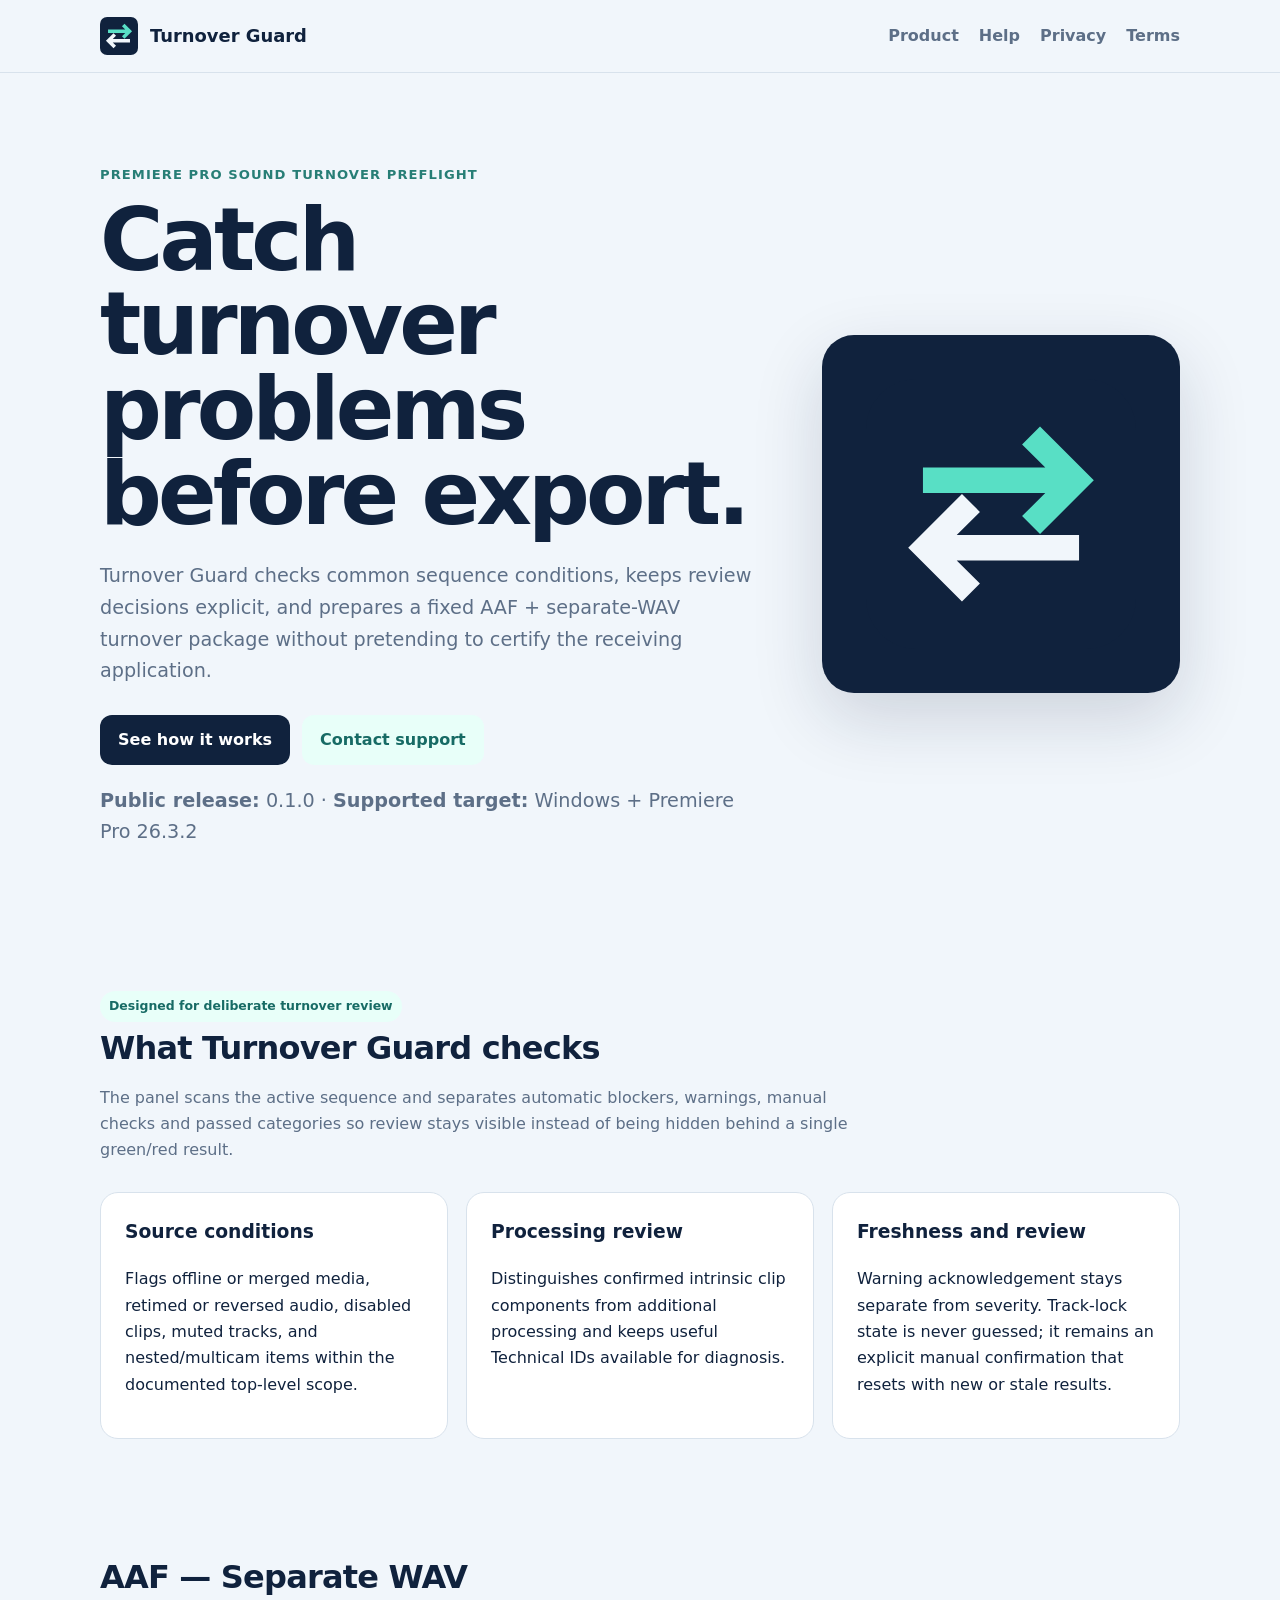
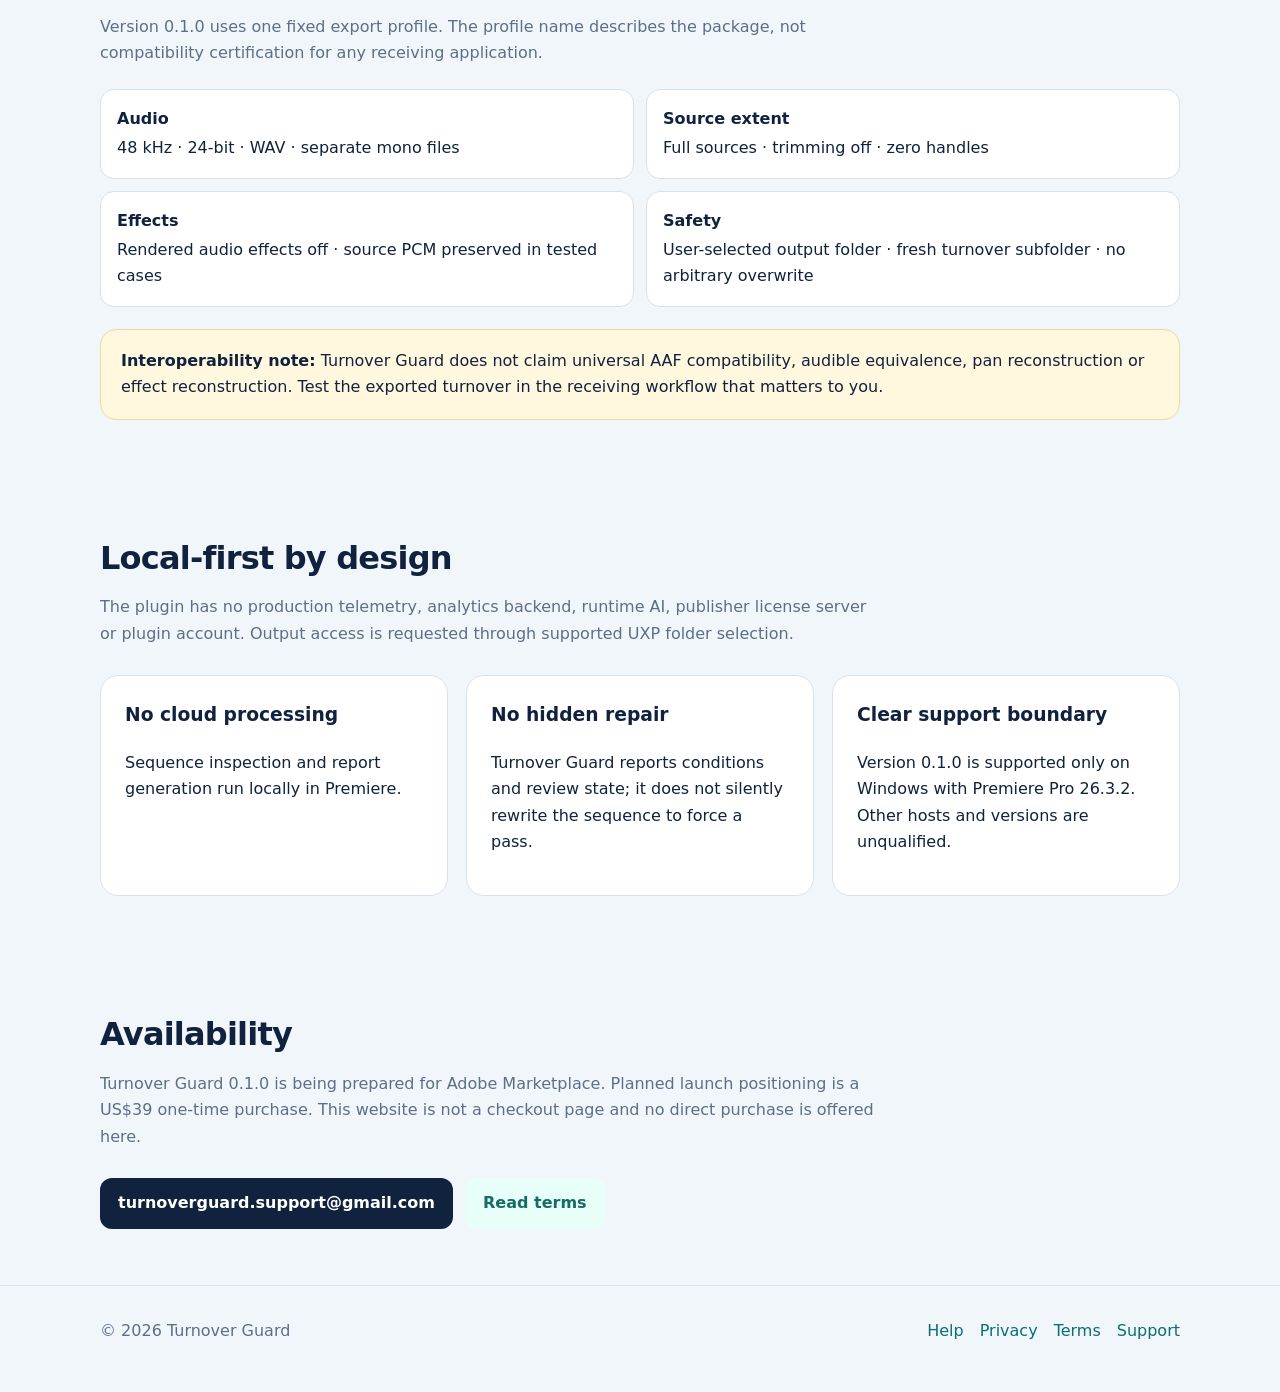
==== index.html @ 7f270be9 "Add Turnover Guard product page" ====
<!doctype html><html lang="en"><head><meta charset="utf-8"><meta name="viewport" content="width=device-width,initial-scale=1"><title>Turnover Guard — Sound turnover preflight</title><meta name="description" content="Turnover Guard is a Premiere Pro preflight and AAF export utility for sound turnover workflows."><link rel="icon" href="assets/logo.svg" type="image/svg+xml"><link rel="stylesheet" href="styles.css"></head><body><header class="site-header"><div class="wrap nav"><a class="brand" href="./"><img src="assets/logo.svg" alt=""><span>Turnover Guard</span></a><nav class="nav-links" aria-label="Primary"><a href="./">Product</a><a href="help/">Help</a><a href="privacy/">Privacy</a><a href="terms/">Terms</a></nav></div></header><main><section class="hero"><div class="wrap hero-grid"><div><span class="eyebrow">Premiere Pro sound turnover preflight</span><h1>Catch turnover problems before export.</h1><p>Turnover Guard checks common sequence conditions, keeps review decisions explicit, and prepares a fixed AAF + separate-WAV turnover package without pretending to certify the receiving application.</p><div class="actions"><a class="button" href="help/">See how it works</a><a class="button alt" href="mailto:turnoverguard.support@gmail.com">Contact support</a></div><p class="meta"><strong>Public release:</strong> 0.1.0 · <strong>Supported target:</strong> Windows + Premiere Pro 26.3.2</p></div><div class="hero-mark"><img src="assets/logo.svg" alt="Turnover Guard arrows"></div></div></section><section><div class="wrap"><span class="badge">Designed for deliberate turnover review</span><h2 class="section-title">What Turnover Guard checks</h2><p class="section-lead">The panel scans the active sequence and separates automatic blockers, warnings, manual checks and passed categories so review stays visible instead of being hidden behind a single green/red result.</p><div class="cards"><article class="card"><h3>Source conditions</h3><p>Flags offline or merged media, retimed or reversed audio, disabled clips, muted tracks, and nested/multicam items within the documented top-level scope.</p></article><article class="card"><h3>Processing review</h3><p>Distinguishes confirmed intrinsic clip components from additional processing and keeps useful Technical IDs available for diagnosis.</p></article><article class="card"><h3>Freshness and review</h3><p>Warning acknowledgement stays separate from severity. Track-lock state is never guessed; it remains an explicit manual confirmation that resets with new or stale results.</p></article></div></div></section><section><div class="wrap"><h2 class="section-title">AAF — Separate WAV</h2><p class="section-lead">Version 0.1.0 uses one fixed export profile. The profile name describes the package, not compatibility certification for any receiving application.</p><div class="specs"><div class="spec"><strong>Audio</strong>48 kHz · 24-bit · WAV · separate mono files</div><div class="spec"><strong>Source extent</strong>Full sources · trimming off · zero handles</div><div class="spec"><strong>Effects</strong>Rendered audio effects off · source PCM preserved in tested cases</div><div class="spec"><strong>Safety</strong>User-selected output folder · fresh turnover subfolder · no arbitrary overwrite</div></div><div class="notice" style="margin-top:22px"><strong>Interoperability note:</strong> Turnover Guard does not claim universal AAF compatibility, audible equivalence, pan reconstruction or effect reconstruction. Test the exported turnover in the receiving workflow that matters to you.</div></div></section><section><div class="wrap"><h2 class="section-title">Local-first by design</h2><p class="section-lead">The plugin has no production telemetry, analytics backend, runtime AI, publisher license server or plugin account. Output access is requested through supported UXP folder selection.</p><div class="cards"><article class="card"><h3>No cloud processing</h3><p>Sequence inspection and report generation run locally in Premiere.</p></article><article class="card"><h3>No hidden repair</h3><p>Turnover Guard reports conditions and review state; it does not silently rewrite the sequence to force a pass.</p></article><article class="card"><h3>Clear support boundary</h3><p>Version 0.1.0 is supported only on Windows with Premiere Pro 26.3.2. Other hosts and versions are unqualified.</p></article></div></div></section><section><div class="wrap"><h2 class="section-title">Availability</h2><p class="section-lead">Turnover Guard 0.1.0 is being prepared for Adobe Marketplace. Planned launch positioning is a US$39 one-time purchase. This website is not a checkout page and no direct purchase is offered here.</p><div class="actions"><a class="button" href="mailto:turnoverguard.support@gmail.com">turnoverguard.support@gmail.com</a><a class="button alt" href="terms/">Read terms</a></div></div></section></main><footer class="footer"><div class="wrap footer-row"><div>© 2026 Turnover Guard</div><div class="footer-links"><a href="help/">Help</a><a href="privacy/">Privacy</a><a href="terms/">Terms</a><a href="mailto:turnoverguard.support@gmail.com">Support</a></div></div></footer></body></html>
---- styles.css ----
:root{--bg:#f1f6fb;--card:#ffffff;--ink:#10223d;--muted:#5d6f87;--line:#d8e2ec;--navy:#10223d;--mint:#58dfc5;--soft:#e8fff9;--max:1080px}*{box-sizing:border-box}html{scroll-behavior:smooth}body{margin:0;font-family:Inter,ui-sans-serif,system-ui,-apple-system,BlinkMacSystemFont,"Segoe UI",sans-serif;background:var(--bg);color:var(--ink);line-height:1.65}a{color:#0a6f72;text-decoration:none}a:hover{text-decoration:underline}.wrap{width:min(var(--max),calc(100% - 40px));margin:auto}.site-header{position:sticky;top:0;z-index:10;background:rgba(241,246,251,.94);backdrop-filter:blur(14px);border-bottom:1px solid var(--line)}.nav{min-height:72px;display:flex;align-items:center;justify-content:space-between;gap:24px}.brand{display:flex;align-items:center;gap:12px;font-weight:800;color:var(--ink);font-size:1.12rem}.brand:hover{text-decoration:none}.brand img{width:38px;height:38px}.nav-links{display:flex;gap:20px;flex-wrap:wrap}.nav-links a{color:var(--muted);font-weight:650}.hero{padding:88px 0 68px}.hero-grid{display:grid;grid-template-columns:1.3fr .7fr;gap:56px;align-items:center}.eyebrow{display:inline-block;margin-bottom:12px;font-size:.82rem;font-weight:800;letter-spacing:.08em;text-transform:uppercase;color:#277e76}.hero h1{font-size:clamp(2.6rem,7vw,5.4rem);line-height:.98;letter-spacing:-.045em;margin:0 0 24px}.hero p{font-size:1.2rem;color:var(--muted);max-width:720px}.hero-mark{background:var(--navy);border-radius:32px;padding:44px;box-shadow:0 25px 70px rgba(16,34,61,.16)}.hero-mark img{width:100%;display:block}.actions{display:flex;gap:12px;flex-wrap:wrap;margin-top:28px}.button{display:inline-flex;align-items:center;justify-content:center;padding:12px 18px;border-radius:12px;background:var(--navy);color:white;font-weight:750}.button.alt{background:var(--soft);color:#176b65}.button:hover{text-decoration:none;filter:brightness(1.04)}section{padding:56px 0}.section-title{font-size:2rem;letter-spacing:-.025em;margin:0 0 10px}.section-lead{color:var(--muted);max-width:780px;margin-top:0}.cards{display:grid;grid-template-columns:repeat(3,1fr);gap:18px;margin-top:28px}.card{background:var(--card);border:1px solid var(--line);border-radius:18px;padding:24px}.card h3{margin-top:0}.badge{display:inline-block;padding:5px 9px;border-radius:999px;background:var(--soft);font-size:.78rem;font-weight:800;color:#176b65}.notice{background:#fff8df;border:1px solid #eadb9a;border-radius:16px;padding:18px 20px}.specs{display:grid;grid-template-columns:repeat(2,1fr);gap:12px;margin-top:22px}.spec{background:white;border:1px solid var(--line);border-radius:14px;padding:16px}.spec strong{display:block;margin-bottom:3px}.prose{max-width:800px;padding:56px 0}.prose h1{font-size:2.7rem;line-height:1.08}.prose h2{margin-top:2.3em}.prose h3{margin-top:1.7em}.prose p,.prose li{color:#33465f}.prose .meta{color:var(--muted);font-size:.95rem}.prose code{background:#e7eef5;padding:2px 6px;border-radius:5px}.callout{background:white;border:1px solid var(--line);border-left:4px solid var(--mint);border-radius:12px;padding:18px 20px;margin:26px 0}.footer{border-top:1px solid var(--line);padding:32px 0 48px;color:var(--muted)}.footer-row{display:flex;justify-content:space-between;gap:20px;flex-wrap:wrap}.footer-links{display:flex;gap:16px;flex-wrap:wrap}@media(max-width:800px){.hero-grid{grid-template-columns:1fr}.hero-mark{max-width:330px}.cards{grid-template-columns:1fr}.specs{grid-template-columns:1fr}.nav{align-items:flex-start;padding:14px 0;flex-direction:column;gap:10px}.nav-links{gap:14px}.hero{padding-top:56px}}
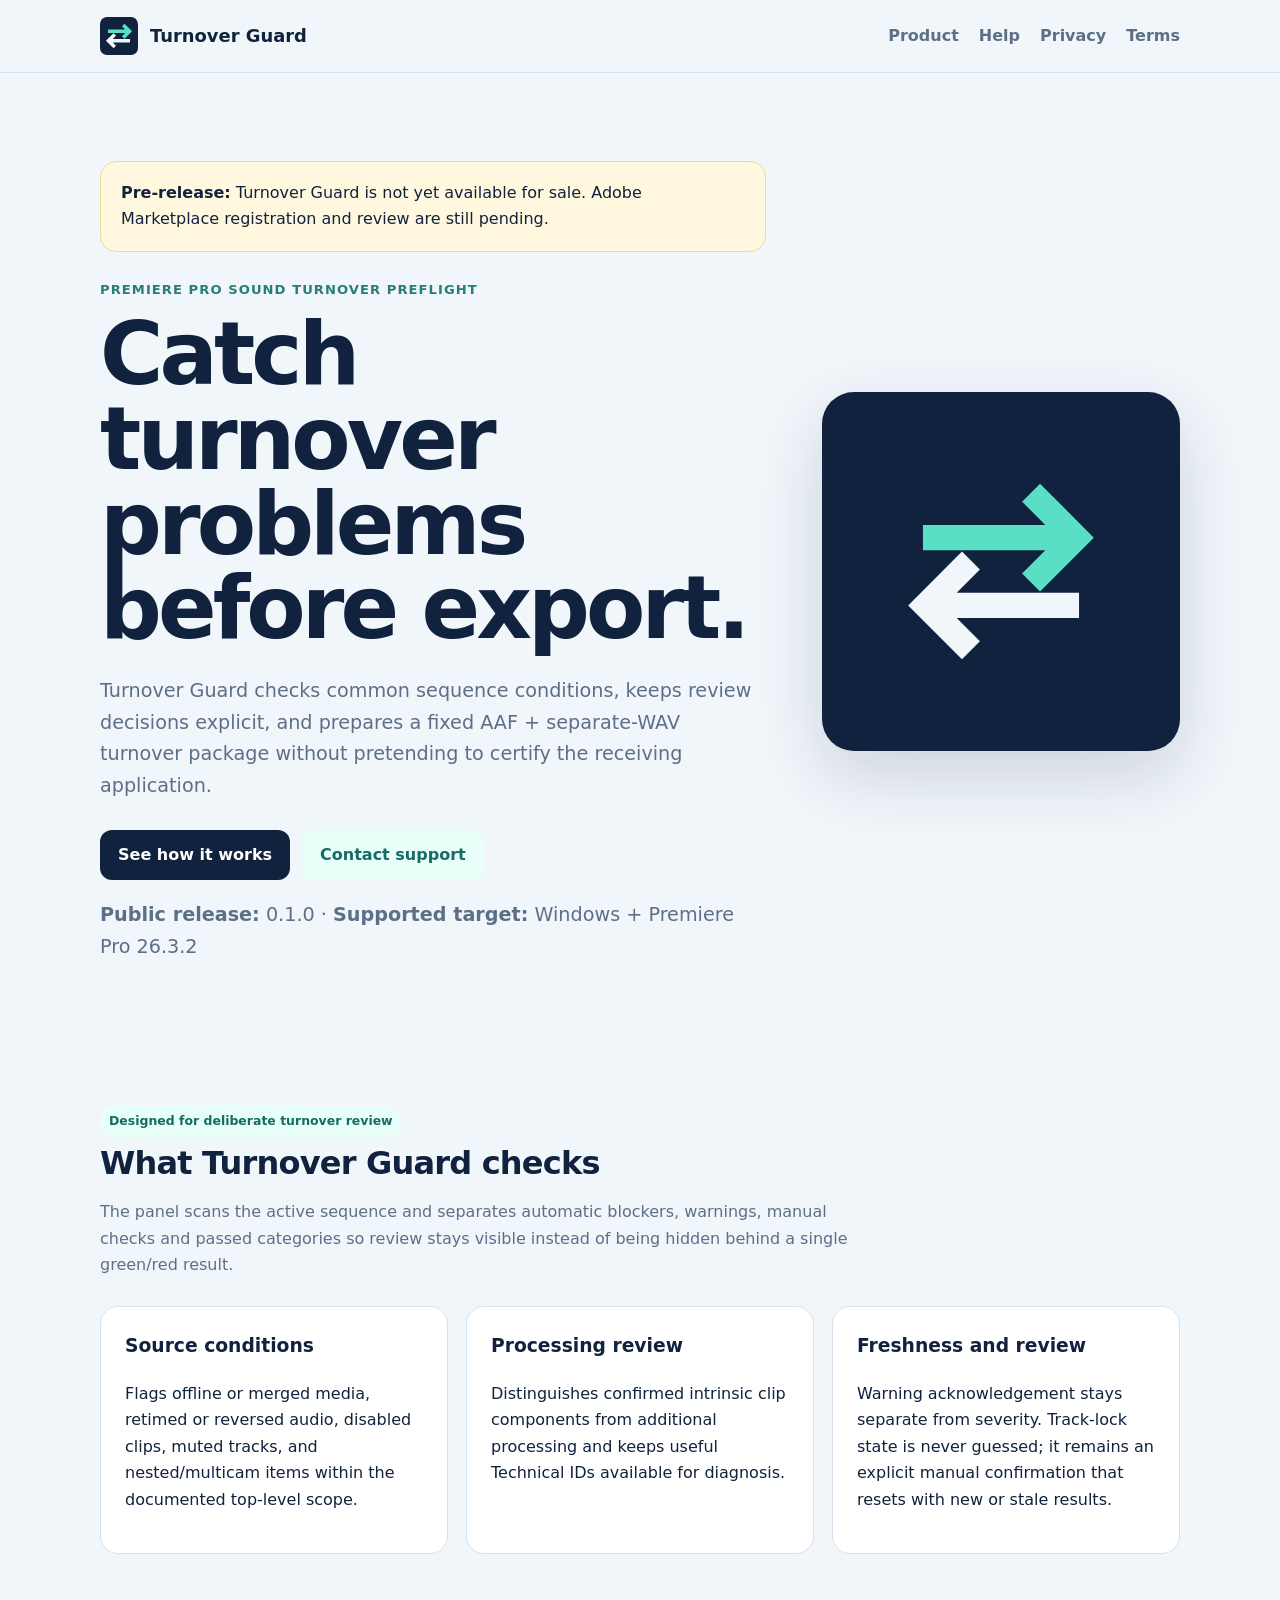
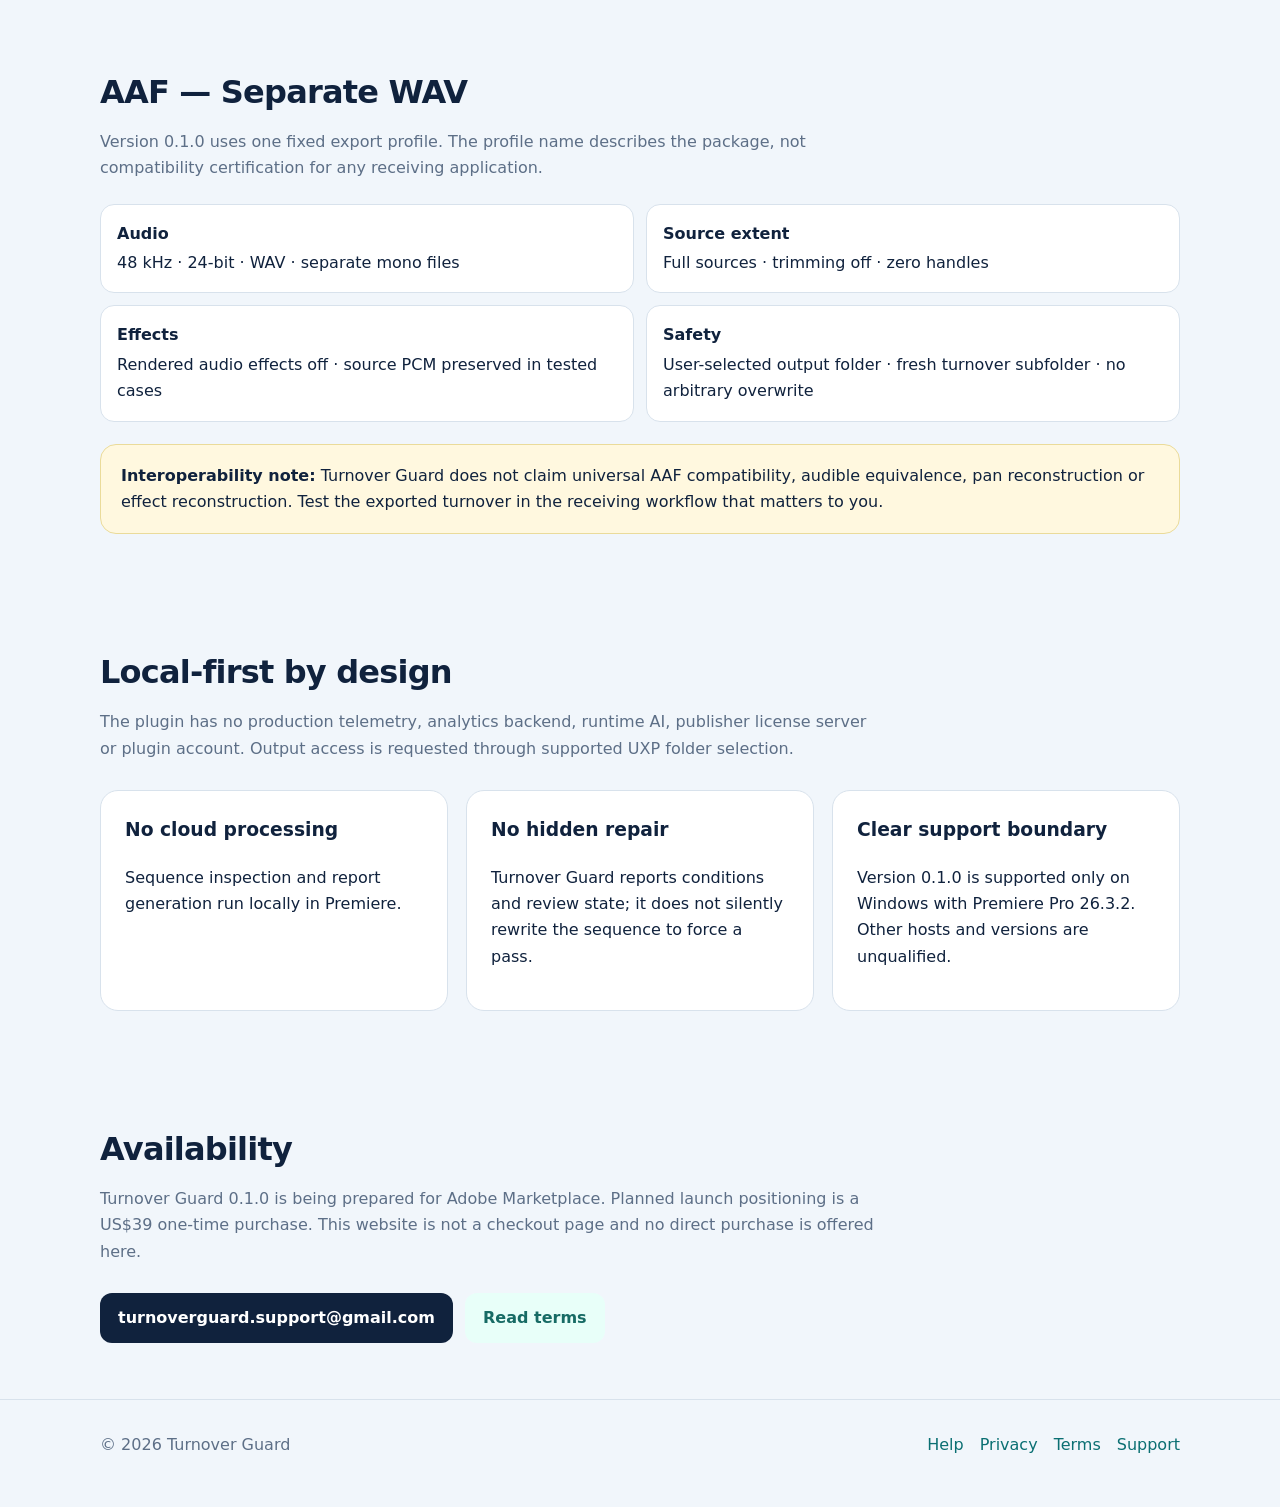
==== commit 3ee213d0: "Add pre-release notice" ====
--- a/index.html
+++ b/index.html
@@ -1 +1 @@
-<!doctype html><html lang="en"><head><meta charset="utf-8"><meta name="viewport" content="width=device-width,initial-scale=1"><title>Turnover Guard — Sound turnover preflight</title><meta name="description" content="Turnover Guard is a Premiere Pro preflight and AAF export utility for sound turnover workflows."><link rel="icon" href="assets/logo.svg" type="image/svg+xml"><link rel="stylesheet" href="styles.css"></head><body><header class="site-header"><div class="wrap nav"><a class="brand" href="./"><img src="assets/logo.svg" alt=""><span>Turnover Guard</span></a><nav class="nav-links" aria-label="Primary"><a href="./">Product</a><a href="help/">Help</a><a href="privacy/">Privacy</a><a href="terms/">Terms</a></nav></div></header><main><section class="hero"><div class="wrap hero-grid"><div><span class="eyebrow">Premiere Pro sound turnover preflight</span><h1>Catch turnover problems before export.</h1><p>Turnover Guard checks common sequence conditions, keeps review decisions explicit, and prepares a fixed AAF + separate-WAV turnover package without pretending to certify the receiving application.</p><div class="actions"><a class="button" href="help/">See how it works</a><a class="button alt" href="mailto:turnoverguard.support@gmail.com">Contact support</a></div><p class="meta"><strong>Public release:</strong> 0.1.0 · <strong>Supported target:</strong> Windows + Premiere Pro 26.3.2</p></div><div class="hero-mark"><img src="assets/logo.svg" alt="Turnover Guard arrows"></div></div></section><section><div class="wrap"><span class="badge">Designed for deliberate turnover review</span><h2 class="section-title">What Turnover Guard checks</h2><p class="section-lead">The panel scans the active sequence and separates automatic blockers, warnings, manual checks and passed categories so review stays visible instead of being hidden behind a single green/red result.</p><div class="cards"><article class="card"><h3>Source conditions</h3><p>Flags offline or merged media, retimed or reversed audio, disabled clips, muted tracks, and nested/multicam items within the documented top-level scope.</p></article><article class="card"><h3>Processing review</h3><p>Distinguishes confirmed intrinsic clip components from additional processing and keeps useful Technical IDs available for diagnosis.</p></article><article class="card"><h3>Freshness and review</h3><p>Warning acknowledgement stays separate from severity. Track-lock state is never guessed; it remains an explicit manual confirmation that resets with new or stale results.</p></article></div></div></section><section><div class="wrap"><h2 class="section-title">AAF — Separate WAV</h2><p class="section-lead">Version 0.1.0 uses one fixed export profile. The profile name describes the package, not compatibility certification for any receiving application.</p><div class="specs"><div class="spec"><strong>Audio</strong>48 kHz · 24-bit · WAV · separate mono files</div><div class="spec"><strong>Source extent</strong>Full sources · trimming off · zero handles</div><div class="spec"><strong>Effects</strong>Rendered audio effects off · source PCM preserved in tested cases</div><div class="spec"><strong>Safety</strong>User-selected output folder · fresh turnover subfolder · no arbitrary overwrite</div></div><div class="notice" style="margin-top:22px"><strong>Interoperability note:</strong> Turnover Guard does not claim universal AAF compatibility, audible equivalence, pan reconstruction or effect reconstruction. Test the exported turnover in the receiving workflow that matters to you.</div></div></section><section><div class="wrap"><h2 class="section-title">Local-first by design</h2><p class="section-lead">The plugin has no production telemetry, analytics backend, runtime AI, publisher license server or plugin account. Output access is requested through supported UXP folder selection.</p><div class="cards"><article class="card"><h3>No cloud processing</h3><p>Sequence inspection and report generation run locally in Premiere.</p></article><article class="card"><h3>No hidden repair</h3><p>Turnover Guard reports conditions and review state; it does not silently rewrite the sequence to force a pass.</p></article><article class="card"><h3>Clear support boundary</h3><p>Version 0.1.0 is supported only on Windows with Premiere Pro 26.3.2. Other hosts and versions are unqualified.</p></article></div></div></section><section><div class="wrap"><h2 class="section-title">Availability</h2><p class="section-lead">Turnover Guard 0.1.0 is being prepared for Adobe Marketplace. Planned launch positioning is a US$39 one-time purchase. This website is not a checkout page and no direct purchase is offered here.</p><div class="actions"><a class="button" href="mailto:turnoverguard.support@gmail.com">turnoverguard.support@gmail.com</a><a class="button alt" href="terms/">Read terms</a></div></div></section></main><footer class="footer"><div class="wrap footer-row"><div>© 2026 Turnover Guard</div><div class="footer-links"><a href="help/">Help</a><a href="privacy/">Privacy</a><a href="terms/">Terms</a><a href="mailto:turnoverguard.support@gmail.com">Support</a></div></div></footer></body></html>+<!doctype html><html lang="en"><head><meta charset="utf-8"><meta name="viewport" content="width=device-width,initial-scale=1"><title>Turnover Guard — Sound turnover preflight</title><meta name="description" content="Turnover Guard is a Premiere Pro preflight and AAF export utility for sound turnover workflows."><link rel="icon" href="assets/logo.svg" type="image/svg+xml"><link rel="stylesheet" href="styles.css"></head><body><header class="site-header"><div class="wrap nav"><a class="brand" href="./"><img src="assets/logo.svg" alt=""><span>Turnover Guard</span></a><nav class="nav-links" aria-label="Primary"><a href="./">Product</a><a href="help/">Help</a><a href="privacy/">Privacy</a><a href="terms/">Terms</a></nav></div></header><main><section class="hero"><div class="wrap hero-grid"><div><div class="notice prerelease"><strong>Pre-release:</strong> Turnover Guard is not yet available for sale. Adobe Marketplace registration and review are still pending.</div><span class="eyebrow">Premiere Pro sound turnover preflight</span><h1>Catch turnover problems before export.</h1><p>Turnover Guard checks common sequence conditions, keeps review decisions explicit, and prepares a fixed AAF + separate-WAV turnover package without pretending to certify the receiving application.</p><div class="actions"><a class="button" href="help/">See how it works</a><a class="button alt" href="mailto:turnoverguard.support@gmail.com">Contact support</a></div><p class="meta"><strong>Public release:</strong> 0.1.0 · <strong>Supported target:</strong> Windows + Premiere Pro 26.3.2</p></div><div class="hero-mark"><img src="assets/logo.svg" alt="Turnover Guard arrows"></div></div></section><section><div class="wrap"><span class="badge">Designed for deliberate turnover review</span><h2 class="section-title">What Turnover Guard checks</h2><p class="section-lead">The panel scans the active sequence and separates automatic blockers, warnings, manual checks and passed categories so review stays visible instead of being hidden behind a single green/red result.</p><div class="cards"><article class="card"><h3>Source conditions</h3><p>Flags offline or merged media, retimed or reversed audio, disabled clips, muted tracks, and nested/multicam items within the documented top-level scope.</p></article><article class="card"><h3>Processing review</h3><p>Distinguishes confirmed intrinsic clip components from additional processing and keeps useful Technical IDs available for diagnosis.</p></article><article class="card"><h3>Freshness and review</h3><p>Warning acknowledgement stays separate from severity. Track-lock state is never guessed; it remains an explicit manual confirmation that resets with new or stale results.</p></article></div></div></section><section><div class="wrap"><h2 class="section-title">AAF — Separate WAV</h2><p class="section-lead">Version 0.1.0 uses one fixed export profile. The profile name describes the package, not compatibility certification for any receiving application.</p><div class="specs"><div class="spec"><strong>Audio</strong>48 kHz · 24-bit · WAV · separate mono files</div><div class="spec"><strong>Source extent</strong>Full sources · trimming off · zero handles</div><div class="spec"><strong>Effects</strong>Rendered audio effects off · source PCM preserved in tested cases</div><div class="spec"><strong>Safety</strong>User-selected output folder · fresh turnover subfolder · no arbitrary overwrite</div></div><div class="notice" style="margin-top:22px"><strong>Interoperability note:</strong> Turnover Guard does not claim universal AAF compatibility, audible equivalence, pan reconstruction or effect reconstruction. Test the exported turnover in the receiving workflow that matters to you.</div></div></section><section><div class="wrap"><h2 class="section-title">Local-first by design</h2><p class="section-lead">The plugin has no production telemetry, analytics backend, runtime AI, publisher license server or plugin account. Output access is requested through supported UXP folder selection.</p><div class="cards"><article class="card"><h3>No cloud processing</h3><p>Sequence inspection and report generation run locally in Premiere.</p></article><article class="card"><h3>No hidden repair</h3><p>Turnover Guard reports conditions and review state; it does not silently rewrite the sequence to force a pass.</p></article><article class="card"><h3>Clear support boundary</h3><p>Version 0.1.0 is supported only on Windows with Premiere Pro 26.3.2. Other hosts and versions are unqualified.</p></article></div></div></section><section><div class="wrap"><h2 class="section-title">Availability</h2><p class="section-lead">Turnover Guard 0.1.0 is being prepared for Adobe Marketplace. Planned launch positioning is a US$39 one-time purchase. This website is not a checkout page and no direct purchase is offered here.</p><div class="actions"><a class="button" href="mailto:turnoverguard.support@gmail.com">turnoverguard.support@gmail.com</a><a class="button alt" href="terms/">Read terms</a></div></div></section></main><footer class="footer"><div class="wrap footer-row"><div>© 2026 Turnover Guard</div><div class="footer-links"><a href="help/">Help</a><a href="privacy/">Privacy</a><a href="terms/">Terms</a><a href="mailto:turnoverguard.support@gmail.com">Support</a></div></div></footer></body></html>
--- a/styles.css
+++ b/styles.css
@@ -1 +1 @@
-:root{--bg:#f1f6fb;--card:#ffffff;--ink:#10223d;--muted:#5d6f87;--line:#d8e2ec;--navy:#10223d;--mint:#58dfc5;--soft:#e8fff9;--max:1080px}*{box-sizing:border-box}html{scroll-behavior:smooth}body{margin:0;font-family:Inter,ui-sans-serif,system-ui,-apple-system,BlinkMacSystemFont,"Segoe UI",sans-serif;background:var(--bg);color:var(--ink);line-height:1.65}a{color:#0a6f72;text-decoration:none}a:hover{text-decoration:underline}.wrap{width:min(var(--max),calc(100% - 40px));margin:auto}.site-header{position:sticky;top:0;z-index:10;background:rgba(241,246,251,.94);backdrop-filter:blur(14px);border-bottom:1px solid var(--line)}.nav{min-height:72px;display:flex;align-items:center;justify-content:space-between;gap:24px}.brand{display:flex;align-items:center;gap:12px;font-weight:800;color:var(--ink);font-size:1.12rem}.brand:hover{text-decoration:none}.brand img{width:38px;height:38px}.nav-links{display:flex;gap:20px;flex-wrap:wrap}.nav-links a{color:var(--muted);font-weight:650}.hero{padding:88px 0 68px}.hero-grid{display:grid;grid-template-columns:1.3fr .7fr;gap:56px;align-items:center}.eyebrow{display:inline-block;margin-bottom:12px;font-size:.82rem;font-weight:800;letter-spacing:.08em;text-transform:uppercase;color:#277e76}.hero h1{font-size:clamp(2.6rem,7vw,5.4rem);line-height:.98;letter-spacing:-.045em;margin:0 0 24px}.hero p{font-size:1.2rem;color:var(--muted);max-width:720px}.hero-mark{background:var(--navy);border-radius:32px;padding:44px;box-shadow:0 25px 70px rgba(16,34,61,.16)}.hero-mark img{width:100%;display:block}.actions{display:flex;gap:12px;flex-wrap:wrap;margin-top:28px}.button{display:inline-flex;align-items:center;justify-content:center;padding:12px 18px;border-radius:12px;background:var(--navy);color:white;font-weight:750}.button.alt{background:var(--soft);color:#176b65}.button:hover{text-decoration:none;filter:brightness(1.04)}section{padding:56px 0}.section-title{font-size:2rem;letter-spacing:-.025em;margin:0 0 10px}.section-lead{color:var(--muted);max-width:780px;margin-top:0}.cards{display:grid;grid-template-columns:repeat(3,1fr);gap:18px;margin-top:28px}.card{background:var(--card);border:1px solid var(--line);border-radius:18px;padding:24px}.card h3{margin-top:0}.badge{display:inline-block;padding:5px 9px;border-radius:999px;background:var(--soft);font-size:.78rem;font-weight:800;color:#176b65}.notice{background:#fff8df;border:1px solid #eadb9a;border-radius:16px;padding:18px 20px}.specs{display:grid;grid-template-columns:repeat(2,1fr);gap:12px;margin-top:22px}.spec{background:white;border:1px solid var(--line);border-radius:14px;padding:16px}.spec strong{display:block;margin-bottom:3px}.prose{max-width:800px;padding:56px 0}.prose h1{font-size:2.7rem;line-height:1.08}.prose h2{margin-top:2.3em}.prose h3{margin-top:1.7em}.prose p,.prose li{color:#33465f}.prose .meta{color:var(--muted);font-size:.95rem}.prose code{background:#e7eef5;padding:2px 6px;border-radius:5px}.callout{background:white;border:1px solid var(--line);border-left:4px solid var(--mint);border-radius:12px;padding:18px 20px;margin:26px 0}.footer{border-top:1px solid var(--line);padding:32px 0 48px;color:var(--muted)}.footer-row{display:flex;justify-content:space-between;gap:20px;flex-wrap:wrap}.footer-links{display:flex;gap:16px;flex-wrap:wrap}@media(max-width:800px){.hero-grid{grid-template-columns:1fr}.hero-mark{max-width:330px}.cards{grid-template-columns:1fr}.specs{grid-template-columns:1fr}.nav{align-items:flex-start;padding:14px 0;flex-direction:column;gap:10px}.nav-links{gap:14px}.hero{padding-top:56px}}+:root{color-scheme:light dark;--bg:#f1f6fb;--card:#ffffff;--ink:#10223d;--muted:#5d6f87;--line:#d8e2ec;--navy:#10223d;--mint:#58dfc5;--soft:#e8fff9;--link:#0a6f72;--notice-bg:#fff8df;--notice-line:#eadb9a;--max:1080px}*{box-sizing:border-box}html{scroll-behavior:smooth}body{margin:0;font-family:Inter,ui-sans-serif,system-ui,-apple-system,BlinkMacSystemFont,"Segoe UI",sans-serif;background:var(--bg);color:var(--ink);line-height:1.65}a{color:var(--link);text-decoration:none}a:hover{text-decoration:underline}.wrap{width:min(var(--max),calc(100% - 40px));margin:auto}.site-header{position:sticky;top:0;z-index:10;background:color-mix(in srgb,var(--bg) 94%,transparent);backdrop-filter:blur(14px);border-bottom:1px solid var(--line)}.nav{min-height:72px;display:flex;align-items:center;justify-content:space-between;gap:24px}.brand{display:flex;align-items:center;gap:12px;font-weight:800;color:var(--ink);font-size:1.12rem}.brand:hover{text-decoration:none}.brand img{width:38px;height:38px}.nav-links{display:flex;gap:20px;flex-wrap:wrap}.nav-links a{color:var(--muted);font-weight:650}.hero{padding:88px 0 68px}.hero-grid{display:grid;grid-template-columns:1.3fr .7fr;gap:56px;align-items:center}.eyebrow{display:inline-block;margin-bottom:12px;font-size:.82rem;font-weight:800;letter-spacing:.08em;text-transform:uppercase;color:#277e76}.hero h1{font-size:clamp(2.6rem,7vw,5.4rem);line-height:.98;letter-spacing:-.045em;margin:0 0 24px}.hero p{font-size:1.2rem;color:var(--muted);max-width:720px}.hero-mark{background:var(--navy);border-radius:32px;padding:44px;box-shadow:0 25px 70px rgba(16,34,61,.16)}.hero-mark img{width:100%;display:block}.actions{display:flex;gap:12px;flex-wrap:wrap;margin-top:28px}.button{display:inline-flex;align-items:center;justify-content:center;padding:12px 18px;border-radius:12px;background:var(--navy);color:white;font-weight:750}.button.alt{background:var(--soft);color:#176b65}.button:hover{text-decoration:none;filter:brightness(1.04)}section{padding:56px 0}.section-title{font-size:2rem;letter-spacing:-.025em;margin:0 0 10px}.section-lead{color:var(--muted);max-width:780px;margin-top:0}.cards{display:grid;grid-template-columns:repeat(3,1fr);gap:18px;margin-top:28px}.card{background:var(--card);border:1px solid var(--line);border-radius:18px;padding:24px}.card h3{margin-top:0}.badge{display:inline-block;padding:5px 9px;border-radius:999px;background:var(--soft);font-size:.78rem;font-weight:800;color:#176b65}.notice{background:var(--notice-bg);border:1px solid var(--notice-line);border-radius:16px;padding:18px 20px}.prerelease{margin:0 0 24px}.specs{display:grid;grid-template-columns:repeat(2,1fr);gap:12px;margin-top:22px}.spec{background:var(--card);border:1px solid var(--line);border-radius:14px;padding:16px}.spec strong{display:block;margin-bottom:3px}.prose{max-width:800px;padding:56px 0}.prose h1{font-size:2.7rem;line-height:1.08}.prose h2{margin-top:2.3em}.prose h3{margin-top:1.7em}.prose p,.prose li{color:#33465f}.prose .meta{color:var(--muted);font-size:.95rem}.prose code{background:#e7eef5;padding:2px 6px;border-radius:5px}.callout{background:var(--card);border:1px solid var(--line);border-left:4px solid var(--mint);border-radius:12px;padding:18px 20px;margin:26px 0}.footer{border-top:1px solid var(--line);padding:32px 0 48px;color:var(--muted)}.footer-row{display:flex;justify-content:space-between;gap:20px;flex-wrap:wrap}.footer-links{display:flex;gap:16px;flex-wrap:wrap}@media(prefers-color-scheme:dark){:root{--bg:#0b1422;--card:#111d2e;--ink:#edf4ff;--muted:#a9b7ca;--line:#26364b;--navy:#132744;--mint:#67e5cc;--soft:#123c39;--link:#75dfd3;--notice-bg:#2a2414;--notice-line:#5f5126}.site-header{background:color-mix(in srgb,var(--bg) 92%,transparent)}.eyebrow{color:#70dfd0}.button.alt{color:#a5f4e6}.badge{color:#a5f4e6}.prose p,.prose li{color:#c5d1e0}.prose code{background:#17263a}.hero-mark{box-shadow:0 25px 70px rgba(0,0,0,.35)}}@media(max-width:800px){.hero-grid{grid-template-columns:1fr}.hero-mark{max-width:330px}.cards{grid-template-columns:1fr}.specs{grid-template-columns:1fr}.nav{align-items:flex-start;padding:14px 0;flex-direction:column;gap:10px}.nav-links{gap:14px}.hero{padding-top:56px}}
